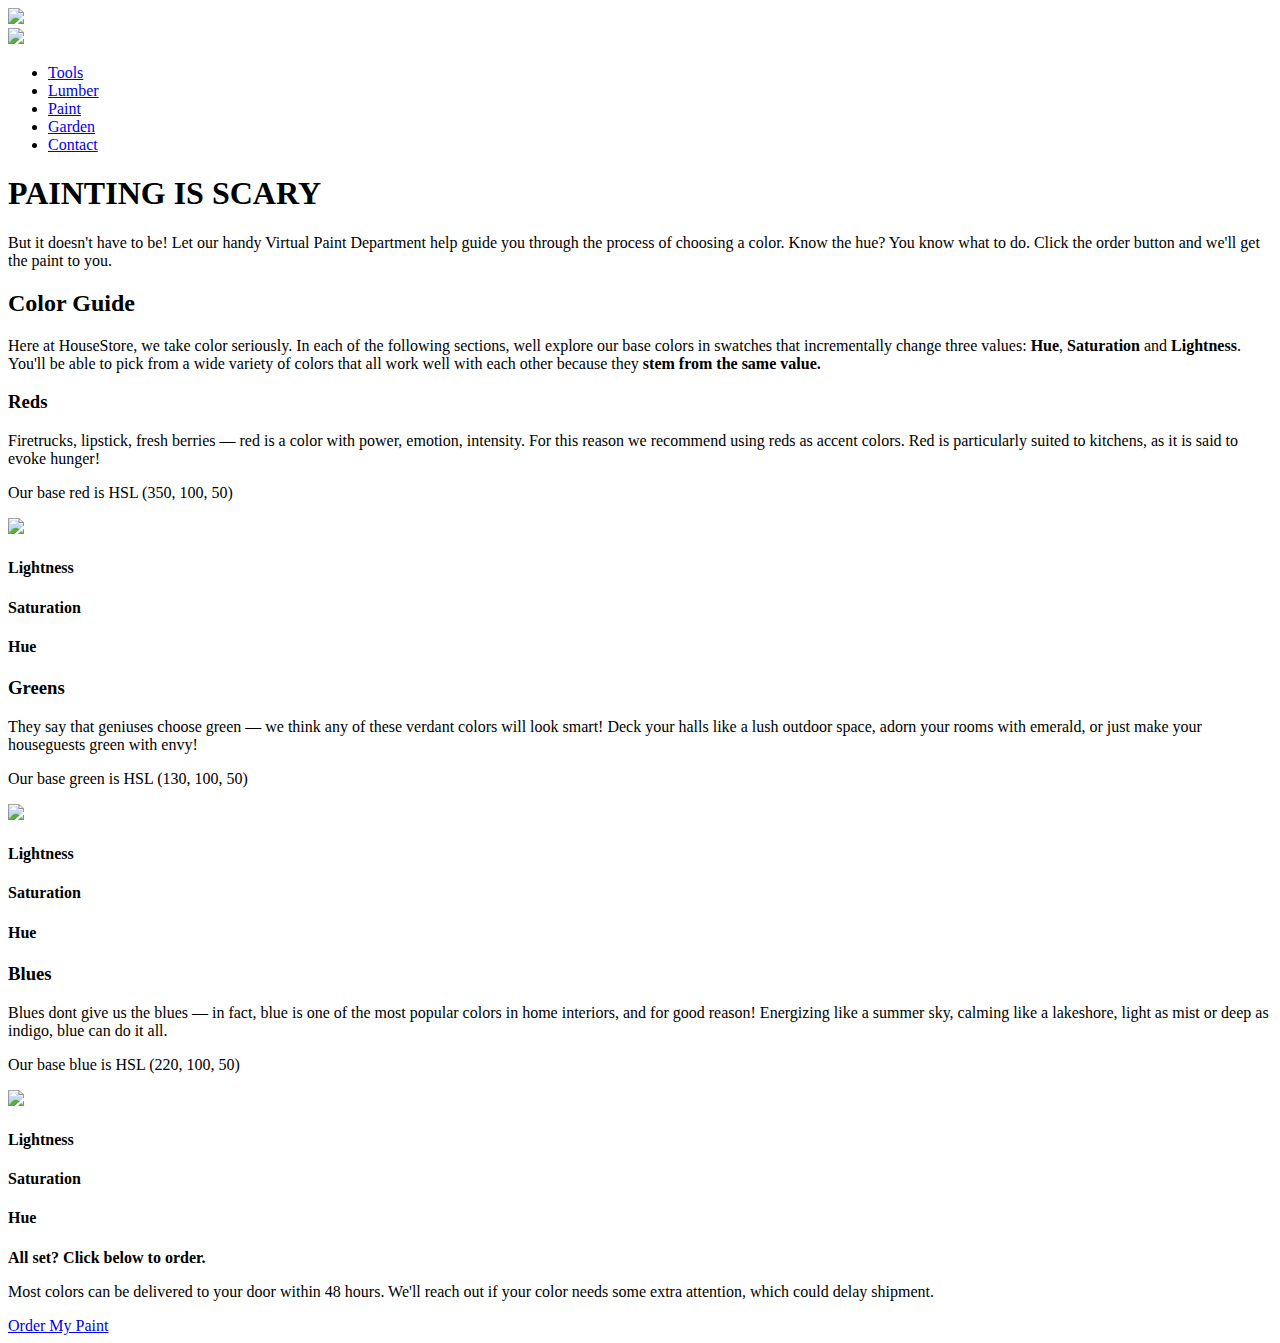
==== 6-Paint_Store/index.html @ feb5cade "Completed Paint Store" ====
<!DOCTYPE html>
<html>
<head>
  <title>House Store</title>
  <link rel="stylesheet" type="text/css" href="resources/css/reset.css">
  <link rel="stylesheet" type="text/css" href="resources/css/style.css">
  <link href="https://fonts.googleapis.com/css?family=Creepster" rel="stylesheet">
  <link href="https://fonts.googleapis.com/css?family=Open+Sans:400,700" rel="stylesheet">
</head>
<body>
  <!-- Header -->
  <header>
    <div class="image-container logo-small">
      <img src="https://s3.amazonaws.com/codecademy-content/courses/freelance-1/unit-6/logo-sm.png">
    </div>
    <div class="image-container logo-big">
      <img src="https://s3.amazonaws.com/codecademy-content/courses/freelance-1/unit-6/logo-lg.png">
    </div>
    <nav>
      <ul>
        <li><a href="#">Tools</a></li>
        <li><a href="#">Lumber</a></li>
        <li><a href="#">Paint</a></li>
        <li><a href="#">Garden</a></li>
        <li><a href="#">Contact</a></li>
      </ul>
    </nav>
  </header>

  <!-- Banner -->
  <div id="banner">
    <h1>PAINTING IS SCARY</h1>
    <p>But it doesn't have to be! Let our handy Virtual Paint Department help guide you through the process of choosing a color. Know the hue? You know what to do. Click the order button and we'll get the paint to you.</p>
  </div>

  <!-- Color Guide -->
  <div id="color-guide">
    <div class="introduction">
      <h2>Color Guide</h2>
      <p>Here at HouseStore, we take color seriously. In each of the following sections, well explore our base colors in swatches that incrementally change three values: <strong>Hue</strong>, <strong>Saturation</strong> and <strong>Lightness</strong>. You'll be able to pick from a wide variety of colors that all work well with each other because they <strong>stem from the same value.</strong></p>
    </div>

    <!-- Red Swatches -->
    <div class="color reds">
      <div class="information">
        <h3>Reds</h3>
        <p>Firetrucks, lipstick, fresh berries &mdash; red is a color with power, emotion, intensity. For this reason we recommend using reds as accent colors. Red is particularly suited to kitchens, as it is said to evoke hunger!</p><p>Our base red is <span class="base-color">HSL (350, 100, 50)</span></p>
        <div class="image-container">
          <img src="	https://s3.amazonaws.com/codecademy-content/courses/freelance-1/unit-6/reds.png">
        </div>
      </div>
      <div class="swatches">
        <h4>Lightness</h4>
        <div class="swatch lightness">
          <div class="color-1"></div>
          <div class="color-2"></div>
          <div class="color-3"></div>
          <div class="color-4"></div>
          <div class="color-5"></div>
        </div>
        <h4>Saturation</h4>
        <div class="swatch saturation">
          <div class="color-1"></div>
          <div class="color-2"></div>
          <div class="color-3"></div>
          <div class="color-4"></div>
          <div class="color-5"></div>
        </div>
        <h4>Hue</h4>
        <div class="swatch hue">
          <div class="color-1"></div>
          <div class="color-2"></div>
          <div class="color-3"></div>
          <div class="color-4"></div>
          <div class="color-5"></div>
        </div>
      </div>
    </div>

    <!-- Green Swatches -->
    <div class="color greens">
      <div class="information">
        <h3>Greens</h3>
        <p>They say that geniuses choose green &mdash; we think any of these verdant colors will look smart! Deck your halls like a lush outdoor space, adorn your rooms with emerald, or just make your houseguests green with envy!</p>
        <p>Our base green is <span class="base-color">HSL (130, 100, 50)</span></p>
        <div class="image-container">
          <img src="	https://s3.amazonaws.com/codecademy-content/courses/freelance-1/unit-6/greens.png">
        </div>
      </div>
      <div class="swatches">
        <h4>Lightness</h4>
        <div class="swatch lightness">
          <div class="color-1"></div>
          <div class="color-2"></div>
          <div class="color-3"></div>
          <div class="color-4"></div>
          <div class="color-5"></div>
        </div>
        <h4>Saturation</h4>
        <div class="swatch saturation">
          <div class="color-1"></div>
          <div class="color-2"></div>
          <div class="color-3"></div>
          <div class="color-4"></div>
          <div class="color-5"></div>
        </div>
        <h4>Hue</h4>
        <div class="swatch hue">
          <div class="color-1"></div>
          <div class="color-2"></div>
          <div class="color-3"></div>
          <div class="color-4"></div>
          <div class="color-5"></div>
        </div>
      </div>
    </div>

    <!-- Blue Swatches -->
    <div class="color blues">
      <div class="information">
        <h3>Blues</h3>
        <p>Blues dont give us the blues &mdash; in fact, blue is one of the most popular colors in home interiors, and for good reason! Energizing like a summer sky, calming like a lakeshore, light as mist or deep as indigo, blue can do it all.</p>
        <p>Our base blue is <span class="base-color">HSL (220, 100, 50)</span></p>
        <div class="image-container">
          <img src="	https://s3.amazonaws.com/codecademy-content/courses/freelance-1/unit-6/blues.png">
        </div>
      </div>
      <div class="swatches">
        <h4>Lightness</h4>
        <div class="swatch lightness">
          <div class="color-1"></div>
          <div class="color-2"></div>
          <div class="color-3"></div>
          <div class="color-4"></div>
          <div class="color-5"></div>
        </div>
        <h4>Saturation</h4>
        <div class="swatch saturation">
          <div class="color-1"></div>
          <div class="color-2"></div>
          <div class="color-3"></div>
          <div class="color-4"></div>
          <div class="color-5"></div>
        </div>
        <h4>Hue</h4>
        <div class="swatch hue">
          <div class="color-1"></div>
          <div class="color-2"></div>
          <div class="color-3"></div>
          <div class="color-4"></div>
          <div class="color-5"></div>
        </div>
      </div>
    </div>
  </div>

  <!-- Footer -->
  <footer>
    <strong>All set? Click below to order.</strong>
    <p>Most colors can be delivered to your door within 48 hours. We'll reach out if your color needs some extra attention, which could delay shipment.</p>
    <a href="#" class="button">Order My Paint</a>
  </footer>
</body>
</html>
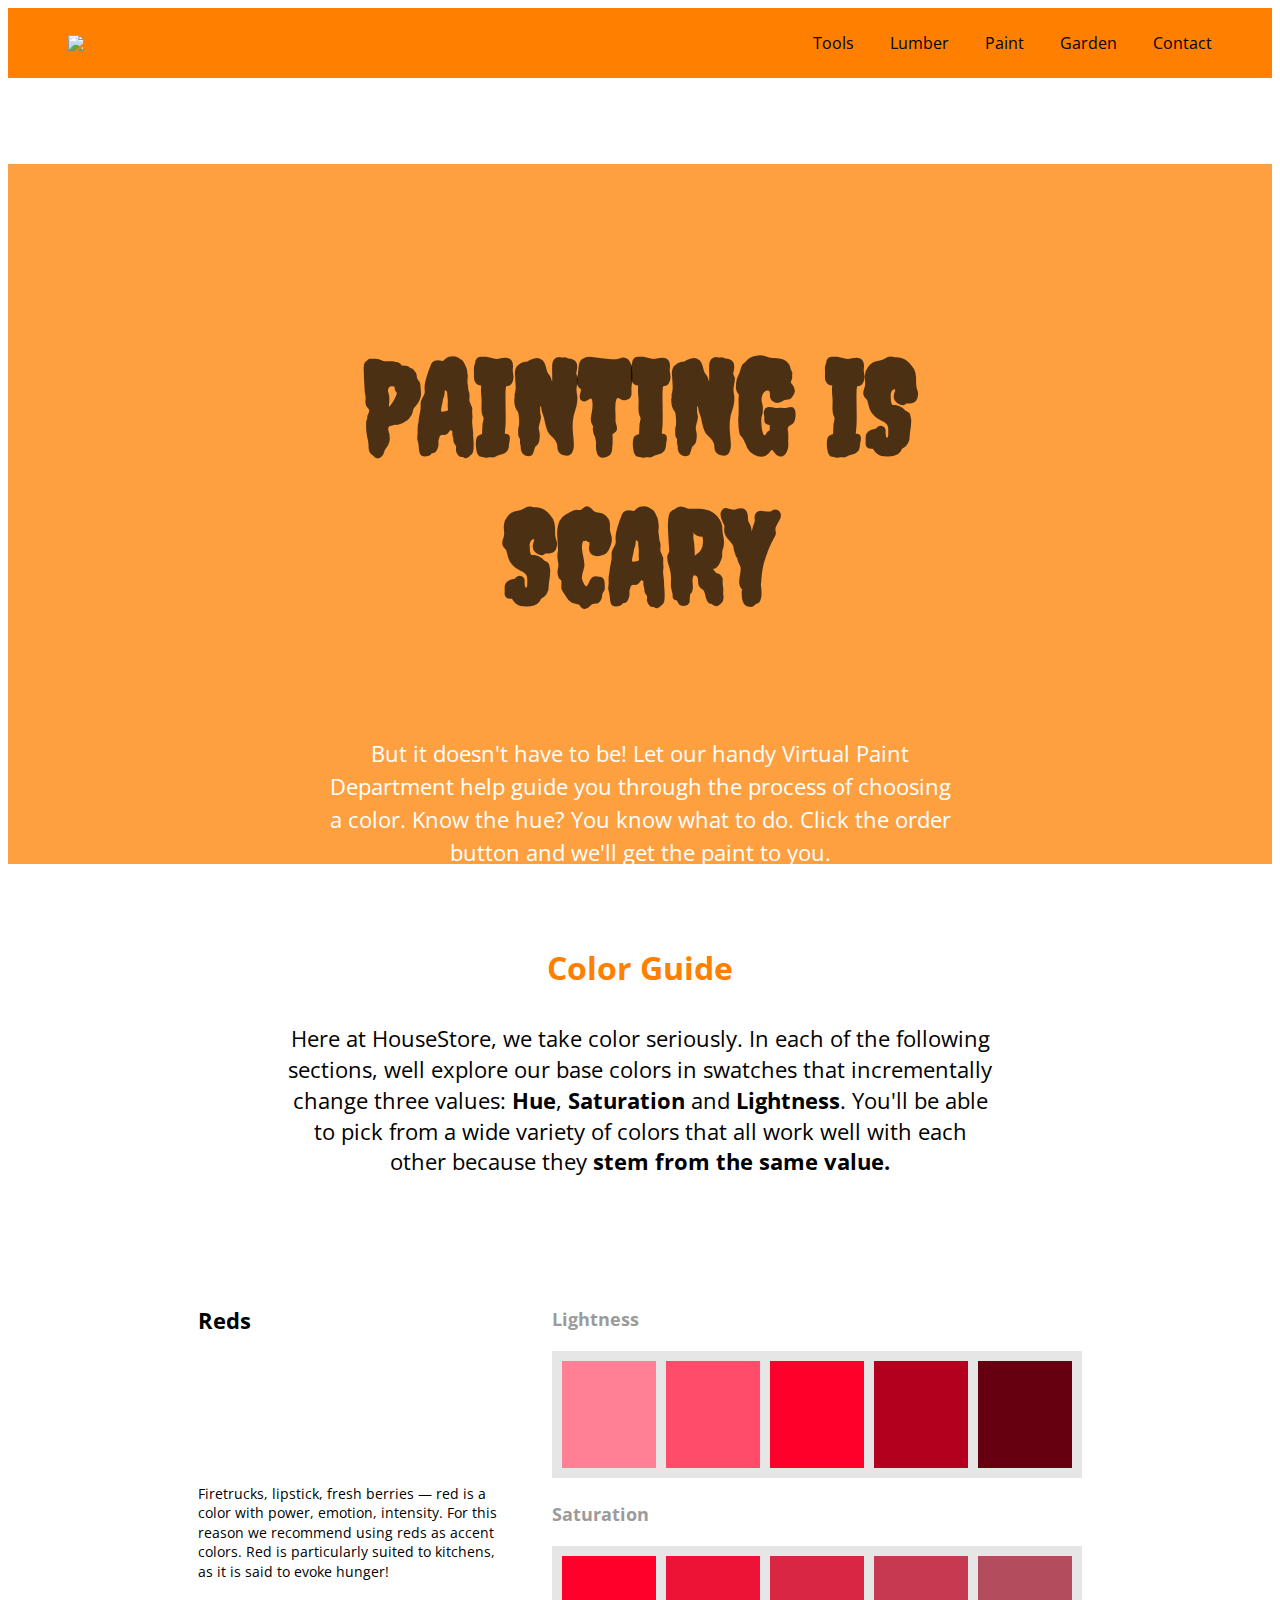
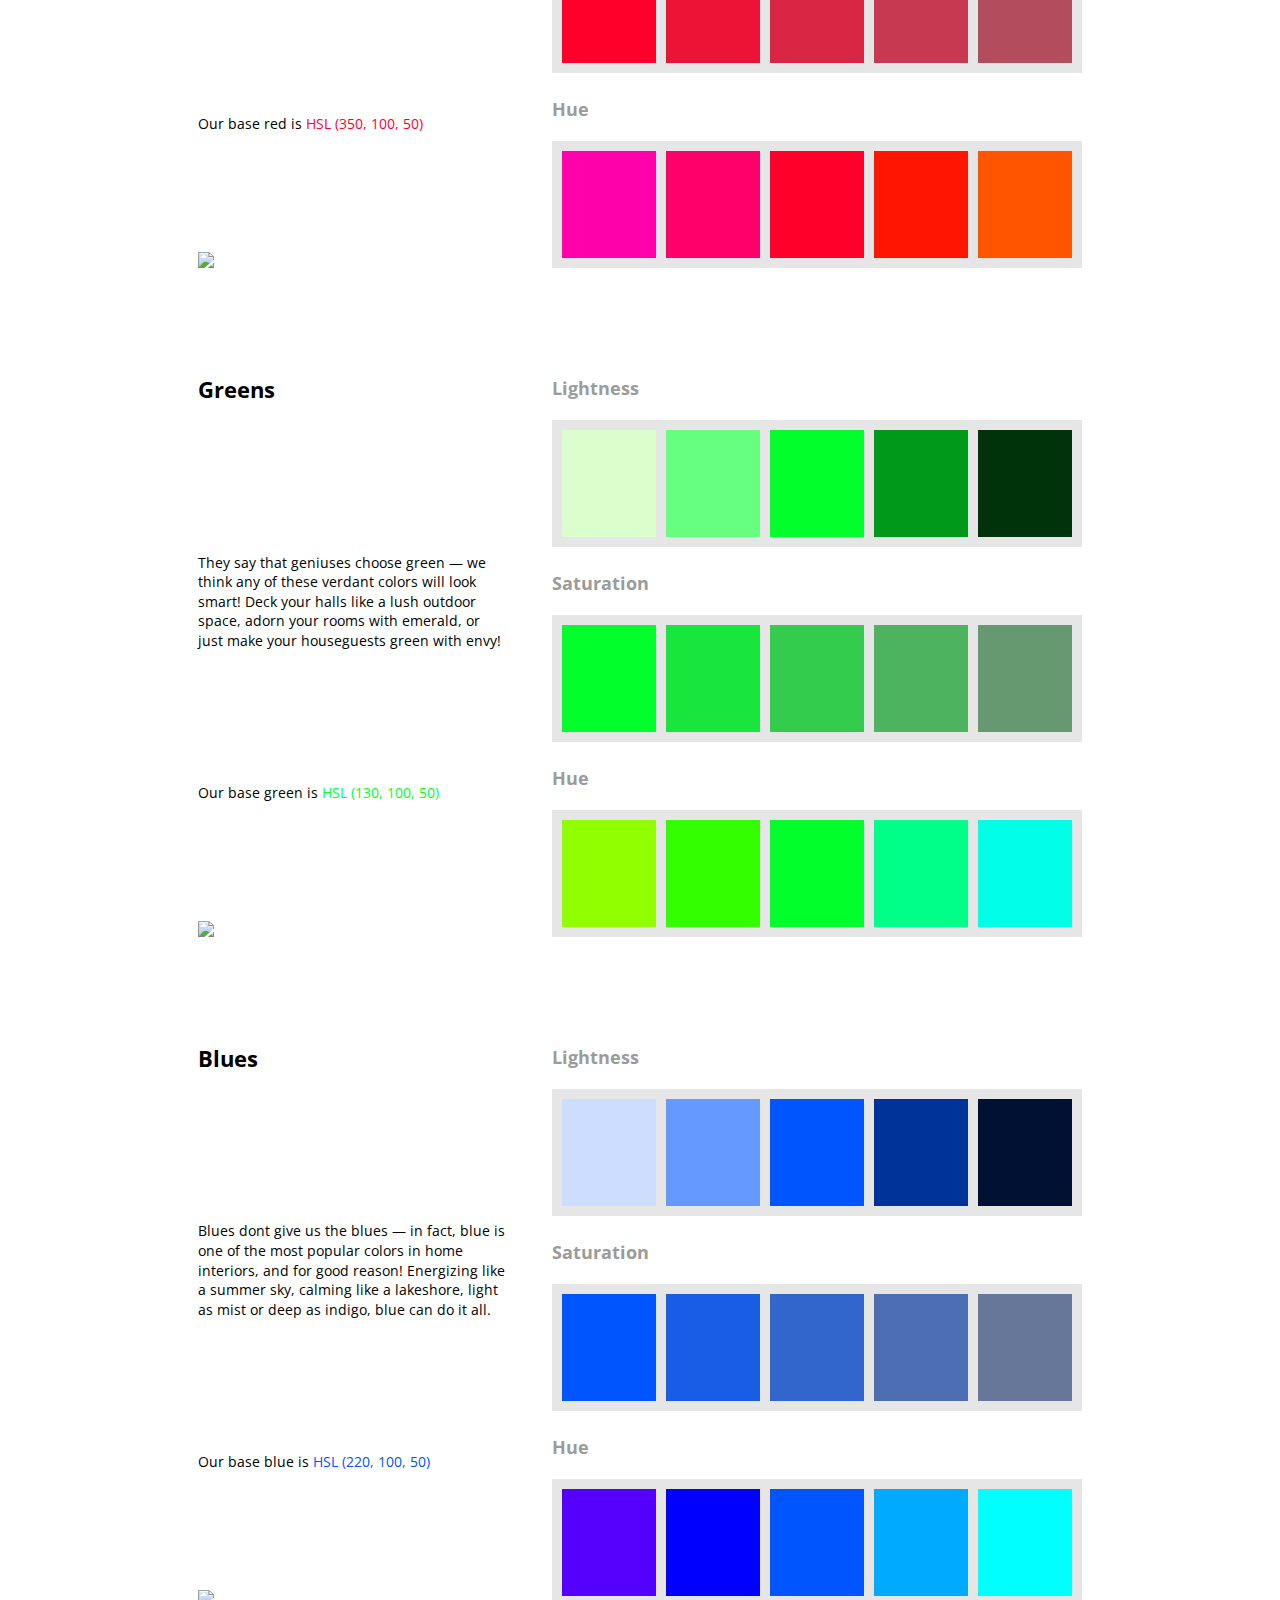
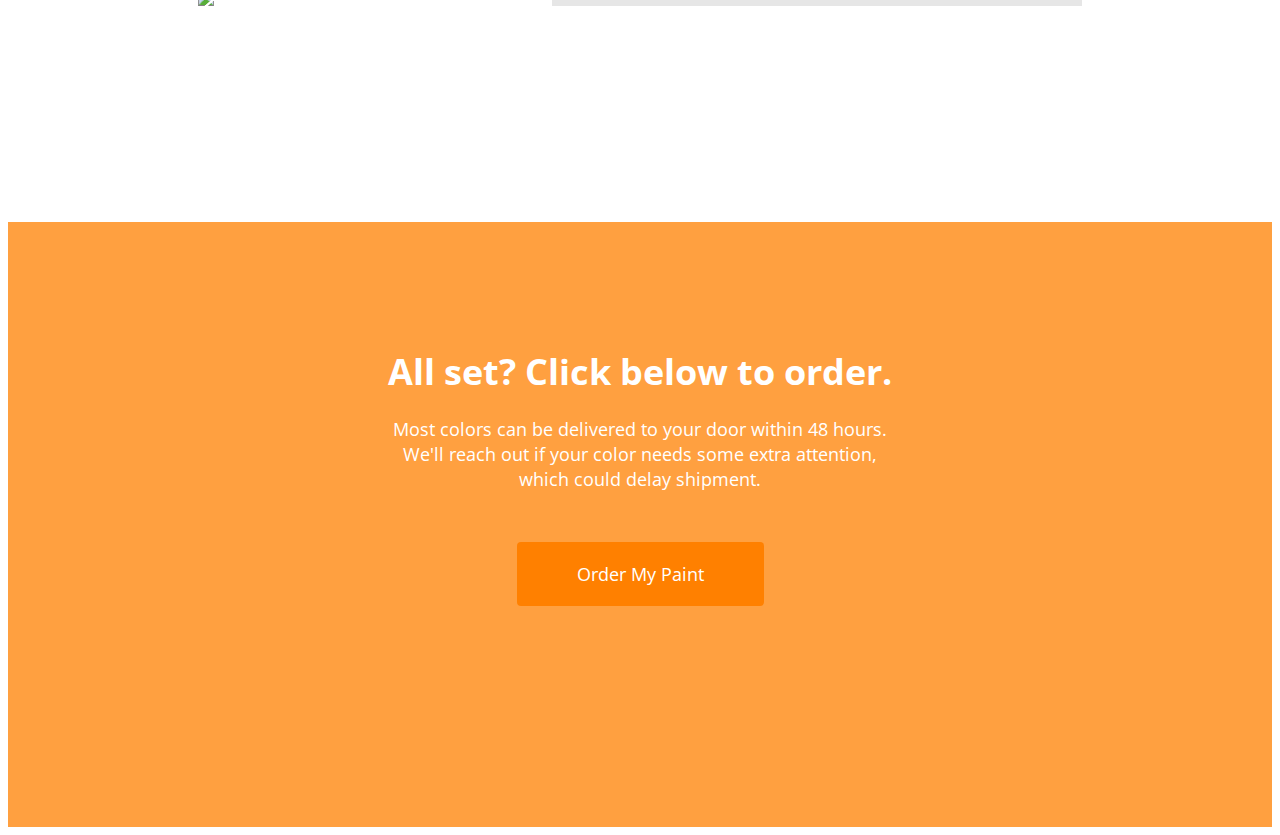
==== commit 59c1c070: "Fixed Paint Store CSS" ====
--- a/6-Paint_Store/index.html
+++ b/6-Paint_Store/index.html
@@ -3,7 +3,7 @@
 <head>
   <title>House Store</title>
   <link rel="stylesheet" type="text/css" href="resources/css/reset.css">
-  <link rel="stylesheet" type="text/css" href="resources/css/style.css">
+  <link rel="stylesheet" type="text/css" href="style.css">
   <link href="https://fonts.googleapis.com/css?family=Creepster" rel="stylesheet">
   <link href="https://fonts.googleapis.com/css?family=Open+Sans:400,700" rel="stylesheet">
 </head>
--- a/6-Paint_Store/style.css
+++ b/6-Paint_Store/style.css
@@ -0,0 +1,493 @@
+/* Universal Styles */
+
+html {
+    font-size: 16px;
+  }
+  
+  body {
+    font-family: "Open Sans", sans-serif;
+  }
+  
+  a {
+    text-decoration: none;
+    color: inherit;
+  }
+  
+  strong {
+    font-weight: bold;
+  }
+  
+  .image-container {
+    overflow: hidden;
+  }
+  
+  .image-container img {
+    display: block;
+    max-width: 100%;
+  }
+  
+  @media only screen and (max-width: 990px) {
+    html {
+      font-size: 14px;
+    }
+  }
+  
+  /* Header */
+  
+  header {
+    display: flex;
+    align-items: center;
+    padding: .5rem 3.75rem;
+    background-color: #ff8000;
+  }
+  
+  header .logo-small {
+    display: none;
+  }
+  
+  header .logo-small,
+  header .logo-big {
+    flex-grow: 1;
+  }
+  
+  nav li {
+    display: inline;
+    padding-right: 2rem;
+  }
+  
+  nav li:last-child {
+    padding-right: 0;
+  }
+  
+  @media only screen and (max-width: 990px) {
+    header .logo-big {
+      display: none;
+    }
+  
+    header .logo-small {
+      display: block;
+    }
+  }
+  
+  @media only screen and (max-width: 540px) {
+    header {
+      flex-direction: column;
+      padding-left: 0;
+      padding-right: 0;
+    }
+  
+    header .logo-small {
+      margin-bottom: 1rem;
+    }
+  }
+  
+  /* Banner */
+  
+  #banner {
+    position: relative;
+    height: 43.75rem;
+    padding: 0 25%;
+    background: url("	https://s3.amazonaws.com/codecademy-content/courses/freelance-1/unit-6/banner.png") center center no-repeat;
+    background-size: cover;
+    text-align: center;
+  }
+  
+  #banner:before { /* Orange Overlay */
+    position: absolute;
+    content: "";
+    top: 0;
+    left: 0;
+    width: 100%;
+    height: 100%;
+    background-color: rgba(255, 128, 0, 0.75);
+  }
+  
+  #banner * {
+    position: relative; /* Makes elements display above overlay. */
+  }
+  
+  h1 {
+    padding-top: 10.4375rem;
+    padding-bottom: 1.25rem;
+    font-family: "Creepster", cursive;
+    font-size: 8rem;
+    color: rgba(0, 0, 0, 0.7)
+  }
+  
+  #banner p {
+    color: white;
+    line-height: 1.5;
+    font-size: 1.375rem;
+  }
+  
+  @media only screen and (max-width: 820px) {
+    h1 {
+      padding-top: 7rem;
+      font-size: 6rem;
+    }
+  }
+  
+  @media only screen and (max-width: 590px) {
+    h1 {
+      font-size: 4rem;
+    }
+  }
+  
+  /* Color Guide */
+  
+  #color-guide {
+    padding: 3.875rem 15% 13.5rem 15%;
+  }
+  
+  #color-guide .introduction {
+    padding: 0 10%;
+    margin-bottom: .75rem;
+    text-align: center;
+    font-size: 1.375rem;
+    line-height: 1.4;
+  }
+  
+  #color-guide h2 {
+    margin-bottom: 2.4375rem;
+    line-height: 1;
+    font-size: 2rem;
+    color: #ff8000;
+  }
+  
+  #color-guide .color {
+    display: flex;
+    justify-content: space-between;
+    padding-top: 5.25rem;
+  }
+  
+  .color .information {
+    display: flex;
+    flex-direction: column;
+    justify-content: space-between;
+    width: 35%;
+  }
+  
+  .color .information h3 {
+    padding-bottom: .5rem;
+    font-size: 1.375rem;
+    font-weight: bold;
+  }
+  
+  .color .information p {
+    font-size: .875rem;
+    line-height: 1.4;
+  }
+  
+  .color .swatches {
+    width: 60%;
+  }
+  
+  .color .swatches h4 {
+    margin-bottom: 1.25rem;
+    font-size: 1.125rem;
+    font-weight: bold;
+    color: #9b9b9b;
+  }
+  
+  .color .swatch {
+    display: flex;
+    height: 6.6875rem;
+    border: 10px solid #e6e6e6;
+    margin-bottom: 1.25rem;
+  }
+  
+  .color .swatch:last-child {
+    margin-bottom: 0;
+  }
+  
+  .color .swatch > div {
+    flex-grow: 1;
+    border-right: 10px solid #e6e6e6;
+  }
+  
+  .color .swatch > div:last-child {
+    border-right: 0;
+  }
+  
+  @media only screen and (max-width: 820px) {
+    #color-guide .color {
+      flex-direction: column;
+      align-items: center;
+    }
+  
+    .color .information {
+      width: 100%;
+      margin-bottom: 3rem;
+      align-items: center;
+    }
+  
+    .color .information h3 {
+      padding-bottom: 1.5rem;
+    }
+  
+    .color .information p {
+      margin-bottom: 2rem;
+    }
+  
+    .color .swatches {
+      width: 100%;
+    }
+  }
+  
+  /* Red Swatches */
+  
+  .reds .base-color {
+    color: hsl(350, 100%, 50%);
+  }
+  
+  /* Red lightness decreases by 15 */
+  .reds .lightness .color-1 {
+    background-color: hsl(350, 100%, 75%);
+  }
+  
+  .reds .lightness .color-2 {
+    background-color: hsl(350, 100%, 65%);
+  }
+  
+  .reds .lightness .color-3 {
+    background-color: hsl(350, 100%, 50%);
+  }
+  
+  .reds .lightness .color-4 {
+    background-color: hsl(350, 100%, 35%);
+  }
+  
+  .reds .lightness .color-5 {
+    background-color: hsl(350, 100%, 20%);
+  }
+  
+  /* Red saturation decreases by 15 */
+  .reds .saturation .color-1 {
+    background-color: hsl(350, 100%, 50%);
+  }
+  
+  .reds .saturation .color-2 {
+    background-color: hsl(350, 85%, 50%);
+  }
+  
+  .reds .saturation .color-3 {
+    background-color: hsl(350, 70%, 50%);
+  }
+  
+  .reds .saturation .color-4 {
+    background-color: hsl(350, 55%, 50%);
+  }
+  
+  .reds .saturation .color-5 {
+    background-color: hsl(350, 40%, 50%);
+  }
+  
+  /* Red hue increases by 15 */
+  .reds .hue .color-1 {
+    background-color: hsl(320, 100%, 50%);
+  }
+  
+  .reds .hue .color-2 {
+    background-color: hsl(335, 100%, 50%);
+  }
+  
+  .reds .hue .color-3 {
+    background-color: hsl(350, 100%, 50%);
+  }
+  
+  .reds .hue .color-4 {
+    background-color: hsl(5, 100%, 50%);
+  }
+  
+  .reds .hue .color-5 {
+    background-color: hsl(20, 100%, 50%);
+  }
+  
+  /* Green Swatches */
+  
+  .greens .base-color {
+    color: hsl(130, 100%, 50%);
+  }
+  
+  /* Green lightness decreases by 20 */
+  .greens .lightness .color-1 {
+    background-color: hsl(103, 100%, 90%);
+  }
+  
+  .greens .lightness .color-2 {
+    background-color: hsl(130, 100%, 70%);
+  }
+  
+  .greens .lightness .color-3 {
+    background-color: hsl(130, 100%, 50%);
+  }
+  
+  .greens .lightness .color-4 {
+    background-color: hsl(130, 100%, 30%);
+  }
+  
+  .greens .lightness .color-5 {
+    background-color: hsl(130, 100%, 10%);
+  }
+  
+  /* Green saturation decreases by 20 */
+  .greens .saturation .color-1 {
+    background-color: hsl(130, 100%, 50%);
+  }
+  
+  .greens .saturation .color-2 {
+    background-color: hsl(130, 80%, 50%);
+  }
+  
+  .greens .saturation .color-3 {
+    background-color: hsl(130, 60%, 50%);
+  }
+  
+  .greens .saturation .color-4 {
+    background-color: hsl(130, 40%, 50%);
+  }
+  
+  .greens .saturation .color-5 {
+    background-color: hsl(130, 20%, 50%);
+  }
+  
+  /* Green hue increases by 22 */
+  .greens .hue .color-1 {
+    background-color: hsl(86, 100%, 50%);
+  }
+  
+  .greens .hue .color-2 {
+    background-color: hsl(108, 100%, 50%);
+  }
+  
+  .greens .hue .color-3 {
+    background-color: hsl(130, 100%, 50%);
+  }
+  
+  .greens .hue .color-4 {
+    background-color: hsl(152, 100%, 50%);
+  }
+  
+  .greens .hue .color-5 {
+    background-color: hsl(174, 100%, 50%);
+  }
+  
+  /* Blue Swatches */
+  
+  .blues .base-color {
+    color: hsl(220, 100%, 50%);
+  }
+  
+  /* Blue lightness decreases by 20 */
+  .blues .lightness .color-1 {
+    background-color: hsl(220, 100%, 90%);
+  }
+  
+  .blues .lightness .color-2 {
+    background-color: hsl(220, 100%, 70%);
+  }
+  
+  .blues .lightness .color-3 {
+    background-color: hsl(220, 100%, 50%);
+  }
+  
+  .blues .lightness .color-4 {
+    background-color: hsl(220, 100%, 30%);
+  }
+  
+  .blues .lightness .color-5 {
+    background-color: hsl(220, 100%, 10%);
+  }
+  
+  /* Blue saturation decreases by 20 */
+  .blues .saturation .color-1 {
+    background-color: hsl(220, 100%, 50%);
+  }
+  
+  .blues .saturation .color-2 {
+    background-color: hsl(220, 80%, 50%);
+  }
+  
+  .blues .saturation .color-3 {
+    background-color: hsl(220, 60%, 50%);
+  }
+  
+  .blues .saturation .color-4 {
+    background-color: hsl(220, 40%, 50%);
+  }
+  
+  .blues .saturation .color-5 {
+    background-color: hsl(220, 20%, 50%);
+  }
+  
+  /* Blue hue decreases by 20 */
+  .blues .hue .color-1 {
+    background-color: hsl(260, 100%, 50%);
+  }
+  
+  .blues .hue .color-2 {
+    background-color: hsl(240, 100%, 50%);
+  }
+  
+  .blues .hue .color-3 {
+    background-color: hsl(220, 100%, 50%);
+  }
+  
+  .blues .hue .color-4 {
+    background-color: hsl(200, 100%, 50%);
+  }
+  
+  .blues .hue .color-5 {
+    background-color: hsl(180, 100%, 50%);
+  }
+  
+  /* Footer */
+  
+  footer {
+    position: relative;
+    height: 30rem;
+    padding: 7.8125rem 30% 0 30%;
+    background: url("https://s3.amazonaws.com/codecademy-content/courses/freelance-1/unit-6/footer.png") center center no-repeat;
+    background-size: cover;
+    text-align: center;
+    font-size: 1.125rem;
+    line-height: 1.4;
+    color: white;
+  }
+  
+  footer:before { /* Overlay */
+    position: absolute;
+    content: "";
+    top: 0;
+    left: 0;
+    width: 100%;
+    height: 100%;
+    background-color: rgba(255, 128, 0, 0.75);
+  }
+  
+  footer * {
+    position: relative; /* Makes elements display above overlay. */
+  }
+  
+  footer strong {
+    display: block;
+    margin-bottom: 1.25rem;
+    font-size: 2.25rem;
+  }
+  
+  footer p {
+    margin-bottom: 4.3125rem;
+  }
+  
+  footer .button {
+    padding: 1.25rem 3.75rem;
+    border-radius: 4px;
+    background-color: #ff8000;
+  }
+  
+  @media only screen and (max-width: 560px) {
+    footer {
+      padding: 4.8125rem 15% 0 15%;
+    }
+  }
+  